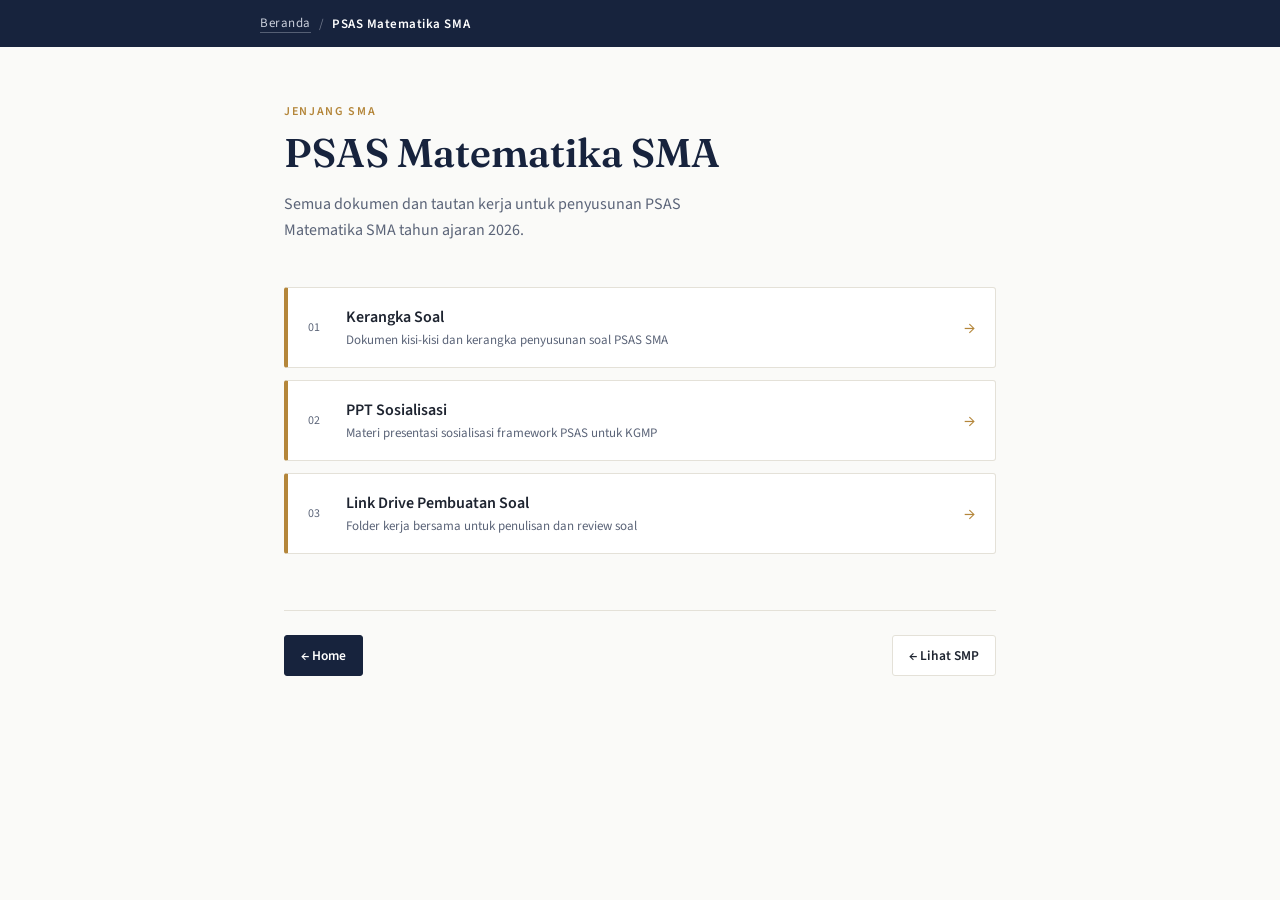
==== psas-sma.html @ f7c0c4ee "Add files via upload" ====
<!DOCTYPE html>
<html lang="id">
<head>
<meta charset="UTF-8">
<meta name="viewport" content="width=device-width, initial-scale=1.0">
<title>PSAS Matematika SMA</title>
<link rel="stylesheet" href="style.css">
</head>
<body>

  <div class="ledger">
    <div class="ledger-inner">
      <a href="index.html">Beranda</a>
      <span class="sep">/</span>
      <span class="current">PSAS Matematika SMA</span>
    </div>
  </div>

  <div class="wrap">
    <div class="eyebrow" style="color:#B4863A">Jenjang SMA</div>
    <h1>PSAS Matematika SMA</h1>
    <p class="subtitle">
      Semua dokumen dan tautan kerja untuk penyusunan PSAS Matematika SMA tahun ajaran 2026.
    </p>

    <div class="index-list">
      <a class="index-card" style="--accent:#B4863A" href="#" target="_blank" rel="noopener">
        <span class="num">01</span>
        <span class="body">
          <div class="title">Kerangka Soal</div>
          <div class="desc">Dokumen kisi-kisi dan kerangka penyusunan soal PSAS SMA</div>
        </span>
        <span class="go">→</span>
      </a>

      <a class="index-card" style="--accent:#B4863A" href="#" target="_blank" rel="noopener">
        <span class="num">02</span>
        <span class="body">
          <div class="title">PPT Sosialisasi</div>
          <div class="desc">Materi presentasi sosialisasi framework PSAS untuk KGMP</div>
        </span>
        <span class="go">→</span>
      </a>

      <a class="index-card" style="--accent:#B4863A" href="#" target="_blank" rel="noopener">
        <span class="num">03</span>
        <span class="body">
          <div class="title">Link Drive Pembuatan Soal</div>
          <div class="desc">Folder kerja bersama untuk penulisan dan review soal</div>
        </span>
        <span class="go">→</span>
      </a>
    </div>

    <div class="footer-nav">
      <a class="nav-btn primary" href="index.html">← Home</a>
      <div class="nav-group">
        <a class="nav-btn" href="psas-smp.html">← Lihat SMP</a>
      </div>
    </div>
  </div>

</body>
</html>
---- style.css ----
/* ==========================================================
   Panduan PSAS Matematika 2026 — shared styles
   Palette:
     navy      #17233D  (header / footer / dark surfaces)
     paper     #FAFAF8  (page background)
     ink       #1E2430  (body text)
     slate     #5B6478  (secondary text)
     gold      #B4863A  (SMA accent + primary actions)
     teal      #2E6459  (SMP accent)
     hairline  #E4E1D8  (borders)
   ========================================================== */

@import url('https://fonts.googleapis.com/css2?family=Fraunces:opsz,wght@9..144,500;9..144,600;9..144,700&family=Source+Sans+3:wght@400;500;600&display=swap');

:root {
  --navy: #17233D;
  --paper: #FAFAF8;
  --ink: #1E2430;
  --slate: #5B6478;
  --gold: #B4863A;
  --teal: #2E6459;
  --hairline: #E4E1D8;
}

* { box-sizing: border-box; }

html, body {
  margin: 0;
  padding: 0;
  background: var(--paper);
  color: var(--ink);
  font-family: 'Source Sans 3', -apple-system, BlinkMacSystemFont, sans-serif;
  -webkit-font-smoothing: antialiased;
}

.wrap {
  max-width: 760px;
  margin: 0 auto;
  padding: 0 24px 80px;
}

/* ---- top ledger bar (breadcrumb as an index tab) ---- */
.ledger {
  background: var(--navy);
  color: #C9CEDA;
  font-family: 'Source Sans 3', sans-serif;
  font-size: 13px;
  letter-spacing: 0.04em;
  padding: 14px 24px;
}
.ledger .ledger-inner {
  max-width: 760px;
  margin: 0 auto;
  display: flex;
  align-items: center;
  gap: 8px;
}
.ledger a { color: #C9CEDA; text-decoration: none; border-bottom: 1px solid rgba(201,206,218,0.35); }
.ledger a:hover { color: #fff; border-color: #fff; }
.ledger .sep { opacity: 0.5; }
.ledger .current { color: #fff; font-weight: 600; }

/* ---- hero / title block ---- */
.eyebrow {
  margin-top: 56px;
  font-size: 12px;
  letter-spacing: 0.14em;
  text-transform: uppercase;
  color: var(--slate);
  font-weight: 600;
}
h1 {
  font-family: 'Fraunces', serif;
  font-weight: 600;
  font-size: 40px;
  line-height: 1.15;
  margin: 10px 0 12px;
  color: var(--navy);
}
.subtitle {
  font-size: 16px;
  color: var(--slate);
  line-height: 1.6;
  max-width: 56ch;
  margin-bottom: 44px;
}

/* ---- binder tabs (home page: pilih jenjang) ---- */
.tabs {
  display: grid;
  grid-template-columns: 1fr 1fr;
  gap: 18px;
}
@media (max-width: 560px) {
  .tabs { grid-template-columns: 1fr; }
}
.tab {
  position: relative;
  display: block;
  text-decoration: none;
  background: #fff;
  border: 1px solid var(--hairline);
  border-top: 4px solid var(--tab-accent, var(--teal));
  border-radius: 3px;
  padding: 28px 22px 24px;
  transition: transform 0.15s ease, box-shadow 0.15s ease;
}
.tab:hover {
  transform: translateY(-2px);
  box-shadow: 0 10px 24px rgba(23,35,61,0.10);
}
.tab .tab-label {
  font-size: 11px;
  letter-spacing: 0.1em;
  text-transform: uppercase;
  font-weight: 600;
  color: var(--tab-accent, var(--teal));
  margin-bottom: 10px;
}
.tab .tab-title {
  font-family: 'Fraunces', serif;
  font-weight: 600;
  font-size: 22px;
  color: var(--ink);
  margin-bottom: 6px;
}
.tab .tab-desc {
  font-size: 13.5px;
  color: var(--slate);
}
.tab .tab-arrow {
  position: absolute;
  right: 22px;
  bottom: 22px;
  font-size: 18px;
  color: var(--tab-accent, var(--teal));
}

/* ---- resource index cards (sub pages) ---- */
.index-list {
  display: flex;
  flex-direction: column;
  gap: 12px;
}
.index-card {
  display: flex;
  align-items: center;
  justify-content: space-between;
  gap: 16px;
  text-decoration: none;
  background: #fff;
  border: 1px solid var(--hairline);
  border-left: 4px solid var(--accent, var(--teal));
  border-radius: 3px;
  padding: 18px 20px;
  transition: background 0.15s ease, transform 0.15s ease;
}
.index-card:hover {
  background: #F5F3EC;
  transform: translateX(2px);
}
.index-card .num {
  font-family: 'Source Sans 3', monospace;
  font-size: 12px;
  color: var(--slate);
  min-width: 22px;
}
.index-card .body { flex: 1; }
.index-card .title {
  font-size: 16px;
  font-weight: 600;
  color: var(--ink);
  margin-bottom: 3px;
}
.index-card .desc {
  font-size: 13px;
  color: var(--slate);
}
.index-card .go {
  color: var(--accent, var(--teal));
  font-size: 18px;
}

/* ---- footer nav ---- */
.footer-nav {
  margin-top: 56px;
  padding-top: 24px;
  border-top: 1px solid var(--hairline);
  display: flex;
  align-items: center;
  justify-content: space-between;
  gap: 12px;
  flex-wrap: wrap;
}
.nav-btn {
  display: inline-flex;
  align-items: center;
  gap: 6px;
  text-decoration: none;
  font-size: 13.5px;
  font-weight: 600;
  padding: 10px 16px;
  border-radius: 3px;
  border: 1px solid var(--hairline);
  color: var(--ink);
  background: #fff;
}
.nav-btn:hover { background: #F5F3EC; }
.nav-btn.primary {
  background: var(--navy);
  border-color: var(--navy);
  color: #fff;
}
.nav-btn.primary:hover { background: #223056; }
.nav-group { display: flex; gap: 10px; flex-wrap: wrap; }

/* focus visibility */
a:focus-visible, button:focus-visible {
  outline: 2px solid var(--gold);
  outline-offset: 2px;
}
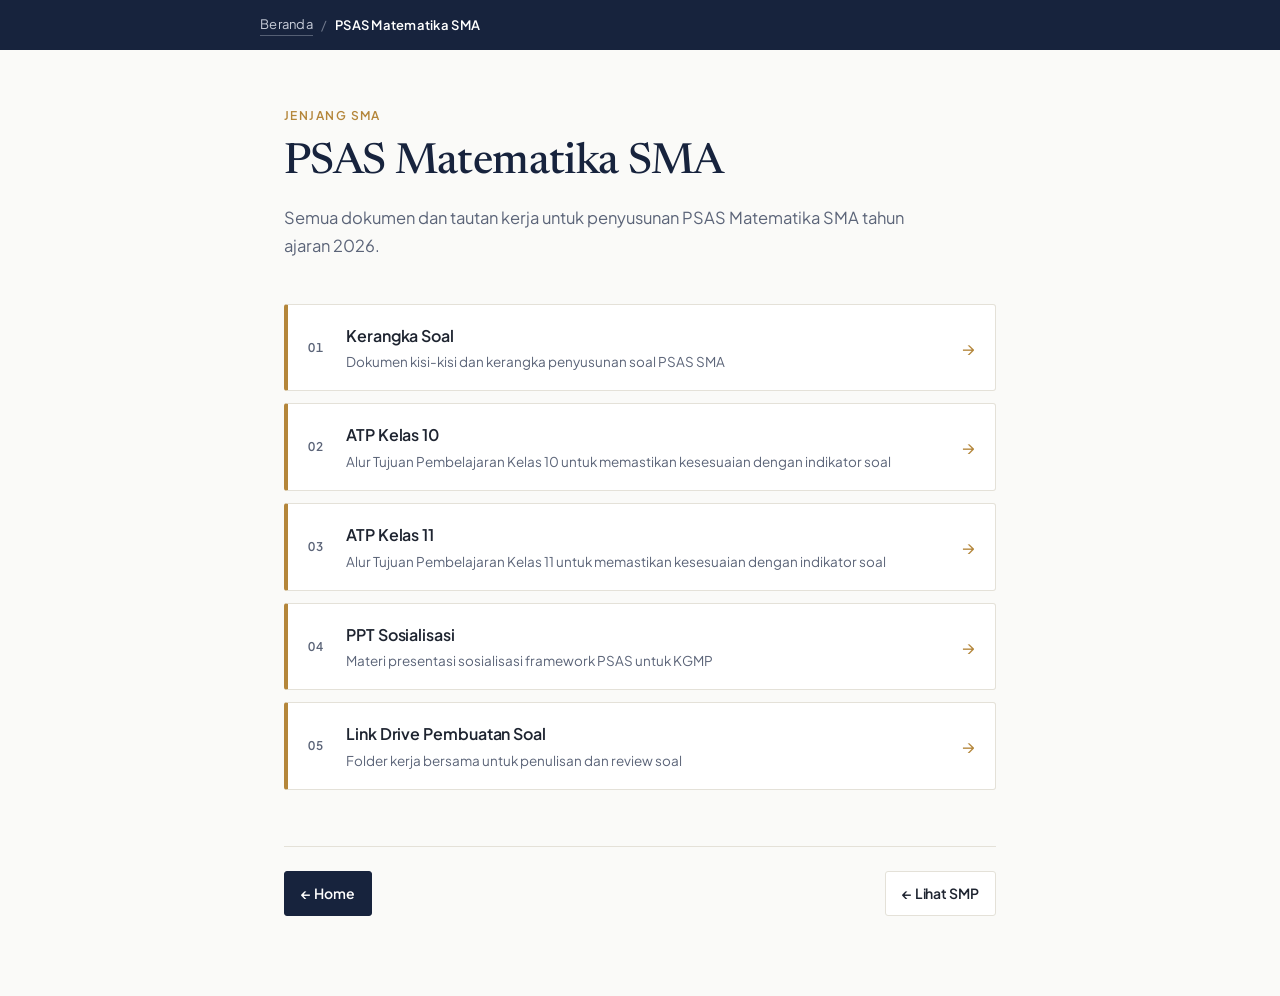
==== commit 711aa21b: "Update psas-sma.html" ====
--- a/psas-sma.html
+++ b/psas-sma.html
@@ -24,7 +24,7 @@
     </p>
 
     <div class="index-list">
-      <a class="index-card" style="--accent:#B4863A" href="#" target="_blank" rel="noopener">
+      <a class="index-card" style="--accent:#B4863A" href="https://docs.google.com/spreadsheets/d/15JR-OZMHgNra7NmUclTWD5eMRgHfvk9NhvmEN7oYWjI/edit?usp=sharing" target="_blank" rel="noopener">
         <span class="num">01</span>
         <span class="body">
           <div class="title">Kerangka Soal</div>
@@ -33,8 +33,26 @@
         <span class="go">→</span>
       </a>
 
-      <a class="index-card" style="--accent:#B4863A" href="#" target="_blank" rel="noopener">
+      <a class="index-card" style="--accent:#B4863A" href="https://docs.google.com/spreadsheets/d/1BNs3Qj1BRl6CllESw4NLNcSM38drtffKNY6JiW3wLxw/edit?usp=sharing" target="_blank" rel="noopener">
         <span class="num">02</span>
+        <span class="body">
+          <div class="title">ATP Kelas 10</div>
+          <div class="desc">Alur Tujuan Pembelajaran Kelas 10 untuk memastikan kesesuaian dengan indikator soal</div>
+        </span>
+        <span class="go">→</span>
+      </a>
+      
+      <a class="index-card" style="--accent:#B4863A" href="https://docs.google.com/spreadsheets/d/1sqrRBGwm8seaDVchJcSD0RqlOk84EKe602Vmdsx3AwY/edit?usp=sharing" target="_blank" rel="noopener">
+        <span class="num">03</span>
+        <span class="body">
+          <div class="title">ATP Kelas 11</div>
+          <div class="desc">Alur Tujuan Pembelajaran Kelas 11 untuk memastikan kesesuaian dengan indikator soal</div>
+        </span>
+        <span class="go">→</span>
+      </a>
+      
+      <a class="index-card" style="--accent:#B4863A" href="https://docs.google.com/presentation/d/1nF60xZehhpHvruzzUgr3u4FWEAdOIaVYYU9lFFpjnKw/edit?usp=sharing" target="_blank" rel="noopener">
+        <span class="num">04</span>
         <span class="body">
           <div class="title">PPT Sosialisasi</div>
           <div class="desc">Materi presentasi sosialisasi framework PSAS untuk KGMP</div>
@@ -42,8 +60,8 @@
         <span class="go">→</span>
       </a>
 
-      <a class="index-card" style="--accent:#B4863A" href="#" target="_blank" rel="noopener">
-        <span class="num">03</span>
+      <a class="index-card" style="--accent:#B4863A" href="https://drive.google.com/drive/folders/1zq_KMMVDES5uvy68zcAFtz-Jd0BqbMrb?usp=sharing" target="_blank" rel="noopener">
+        <span class="num">05</span>
         <span class="body">
           <div class="title">Link Drive Pembuatan Soal</div>
           <div class="desc">Folder kerja bersama untuk penulisan dan review soal</div>
--- a/style.css
+++ b/style.css
@@ -8,9 +8,12 @@
      gold      #B4863A  (SMA accent + primary actions)
      teal      #2E6459  (SMP accent)
      hairline  #E4E1D8  (borders)
+   Type:
+     display   Newsreader        (judul — serif kontras lembut)
+     body      Plus Jakarta Sans (teks & antarmuka)
    ========================================================== */
 
-@import url('https://fonts.googleapis.com/css2?family=Fraunces:opsz,wght@9..144,500;9..144,600;9..144,700&family=Source+Sans+3:wght@400;500;600&display=swap');
+@import url('https://fonts.googleapis.com/css2?family=Newsreader:opsz,wght@6..72,400;6..72,500;6..72,600&family=Plus+Jakarta+Sans:wght@400;500;600;700&display=swap');
 
 :root {
   --navy: #17233D;
@@ -20,6 +23,9 @@
   --gold: #B4863A;
   --teal: #2E6459;
   --hairline: #E4E1D8;
+
+  --display: 'Newsreader', Georgia, 'Times New Roman', serif;
+  --body: 'Plus Jakarta Sans', -apple-system, BlinkMacSystemFont, 'Segoe UI', sans-serif;
 }
 
 * { box-sizing: border-box; }
@@ -29,8 +35,11 @@
   padding: 0;
   background: var(--paper);
   color: var(--ink);
-  font-family: 'Source Sans 3', -apple-system, BlinkMacSystemFont, sans-serif;
+  font-family: var(--body);
+  font-size: 16px;
+  line-height: 1.65;
   -webkit-font-smoothing: antialiased;
+  -moz-osx-font-smoothing: grayscale;
 }
 
 .wrap {
@@ -43,9 +52,8 @@
 .ledger {
   background: var(--navy);
   color: #C9CEDA;
-  font-family: 'Source Sans 3', sans-serif;
   font-size: 13px;
-  letter-spacing: 0.04em;
+  letter-spacing: 0.02em;
   padding: 14px 24px;
 }
 .ledger .ledger-inner {
@@ -64,24 +72,26 @@
 .eyebrow {
   margin-top: 56px;
   font-size: 12px;
-  letter-spacing: 0.14em;
+  letter-spacing: 0.12em;
   text-transform: uppercase;
   color: var(--slate);
   font-weight: 600;
 }
 h1 {
-  font-family: 'Fraunces', serif;
-  font-weight: 600;
-  font-size: 40px;
-  line-height: 1.15;
-  margin: 10px 0 12px;
+  font-family: var(--display);
+  font-optical-sizing: auto;
+  font-weight: 500;
+  font-size: 43px;
+  line-height: 1.14;
+  letter-spacing: -0.015em;
+  margin: 12px 0 14px;
   color: var(--navy);
 }
 .subtitle {
-  font-size: 16px;
-  color: var(--slate);
-  line-height: 1.6;
-  max-width: 56ch;
+  font-size: 16.5px;
+  color: var(--slate);
+  line-height: 1.7;
+  max-width: 54ch;
   margin-bottom: 44px;
 }
 
@@ -93,6 +103,7 @@
 }
 @media (max-width: 560px) {
   .tabs { grid-template-columns: 1fr; }
+  h1 { font-size: 34px; }
 }
 .tab {
   position: relative;
@@ -111,21 +122,25 @@
 }
 .tab .tab-label {
   font-size: 11px;
-  letter-spacing: 0.1em;
+  letter-spacing: 0.09em;
   text-transform: uppercase;
-  font-weight: 600;
+  font-weight: 700;
   color: var(--tab-accent, var(--teal));
   margin-bottom: 10px;
 }
 .tab .tab-title {
-  font-family: 'Fraunces', serif;
-  font-weight: 600;
-  font-size: 22px;
+  font-family: var(--display);
+  font-optical-sizing: auto;
+  font-weight: 500;
+  font-size: 24px;
+  line-height: 1.2;
+  letter-spacing: -0.01em;
   color: var(--ink);
   margin-bottom: 6px;
 }
 .tab .tab-desc {
-  font-size: 13.5px;
+  font-size: 14px;
+  line-height: 1.55;
   color: var(--slate);
 }
 .tab .tab-arrow {
@@ -160,8 +175,10 @@
   transform: translateX(2px);
 }
 .index-card .num {
-  font-family: 'Source Sans 3', monospace;
   font-size: 12px;
+  font-weight: 600;
+  letter-spacing: 0.06em;
+  font-variant-numeric: tabular-nums;
   color: var(--slate);
   min-width: 22px;
 }
@@ -169,11 +186,13 @@
 .index-card .title {
   font-size: 16px;
   font-weight: 600;
+  letter-spacing: -0.005em;
   color: var(--ink);
   margin-bottom: 3px;
 }
 .index-card .desc {
-  font-size: 13px;
+  font-size: 13.5px;
+  line-height: 1.5;
   color: var(--slate);
 }
 .index-card .go {
@@ -197,8 +216,10 @@
   align-items: center;
   gap: 6px;
   text-decoration: none;
-  font-size: 13.5px;
-  font-weight: 600;
+  font-family: var(--body);
+  font-size: 14px;
+  font-weight: 600;
+  letter-spacing: -0.005em;
   padding: 10px 16px;
   border-radius: 3px;
   border: 1px solid var(--hairline);
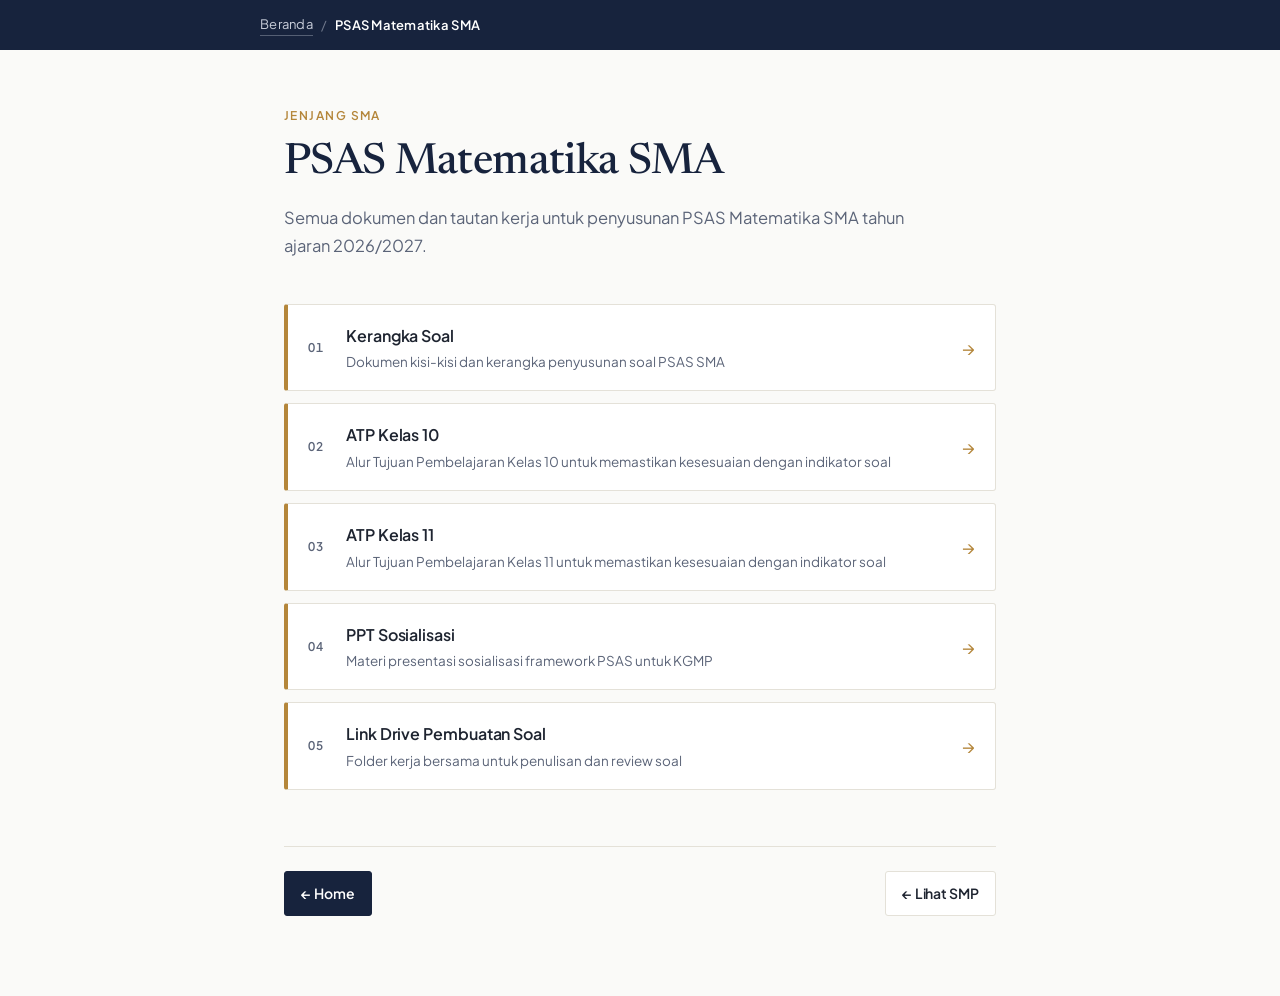
==== commit 6f7f4f9c: "Update psas-sma.html" ====
--- a/psas-sma.html
+++ b/psas-sma.html
@@ -20,7 +20,7 @@
     <div class="eyebrow" style="color:#B4863A">Jenjang SMA</div>
     <h1>PSAS Matematika SMA</h1>
     <p class="subtitle">
-      Semua dokumen dan tautan kerja untuk penyusunan PSAS Matematika SMA tahun ajaran 2026.
+      Semua dokumen dan tautan kerja untuk penyusunan PSAS Matematika SMA tahun ajaran 2026/2027.
     </p>
 
     <div class="index-list">
